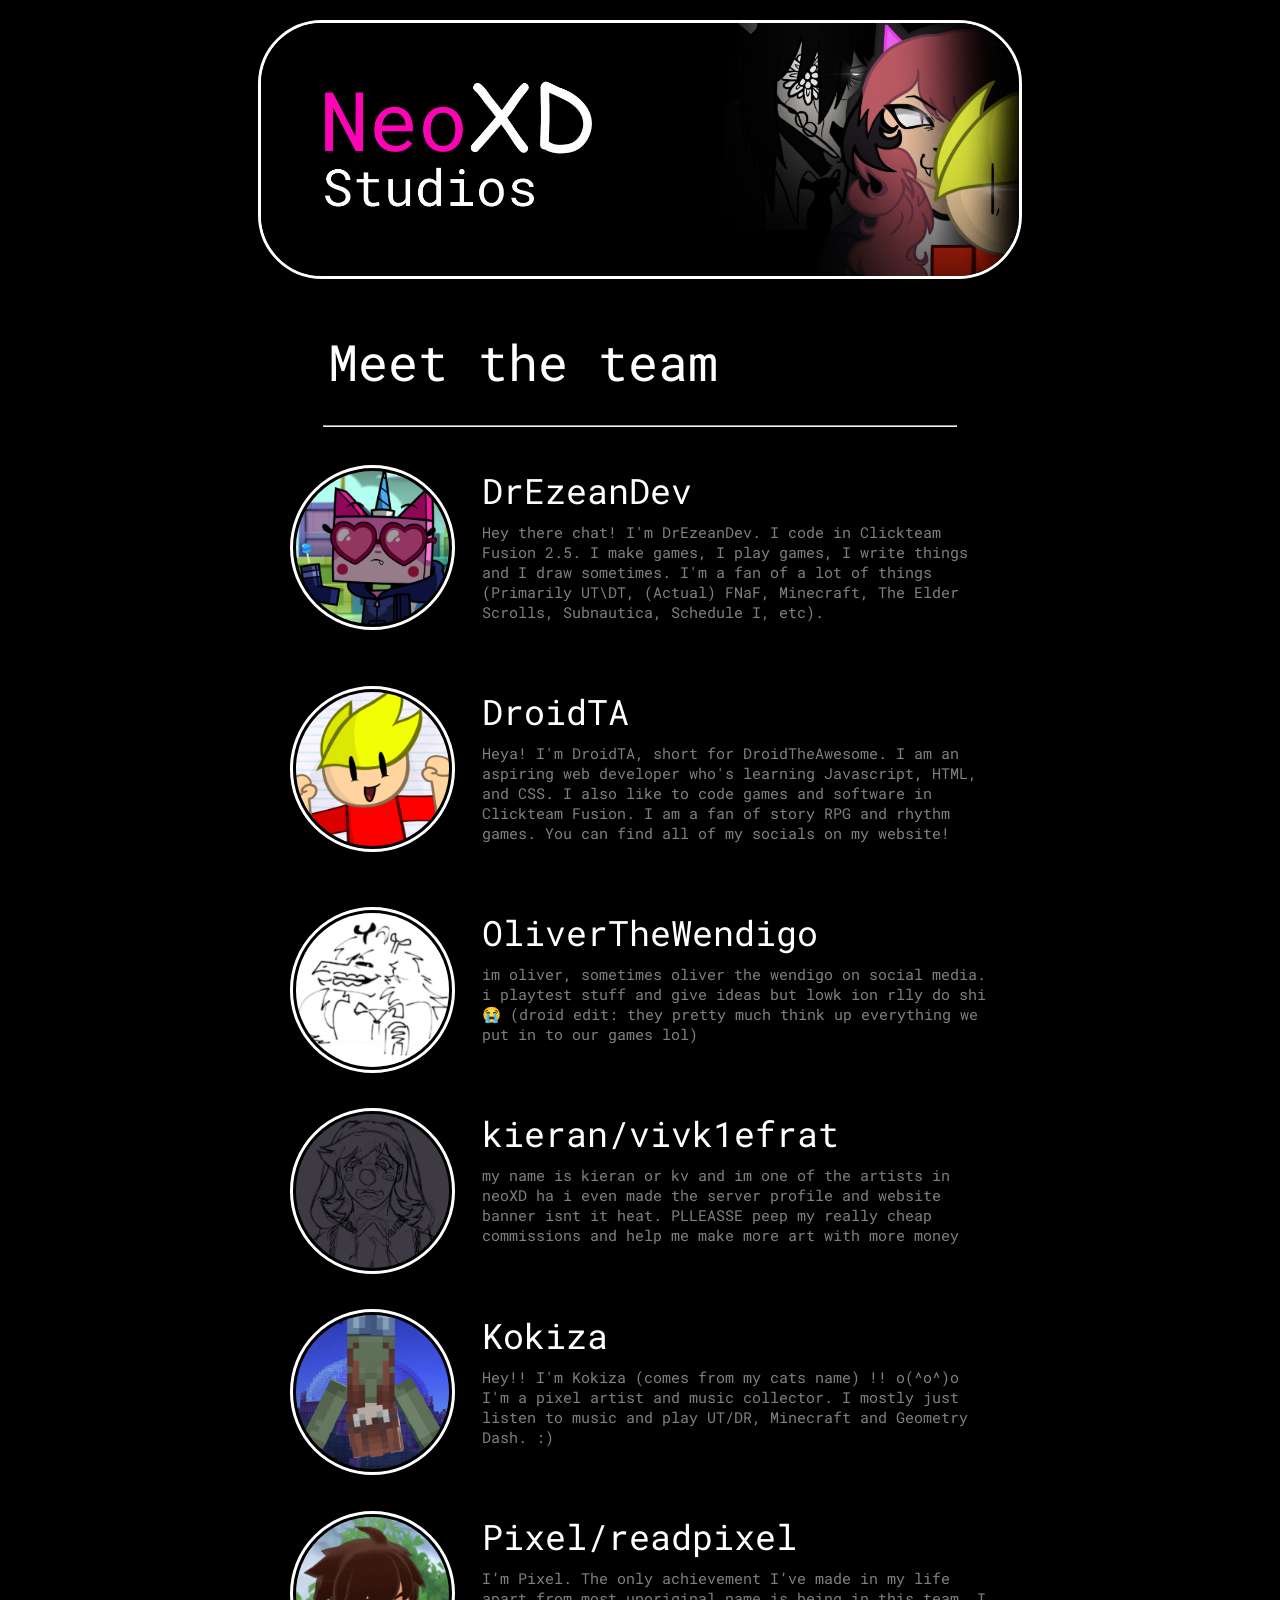
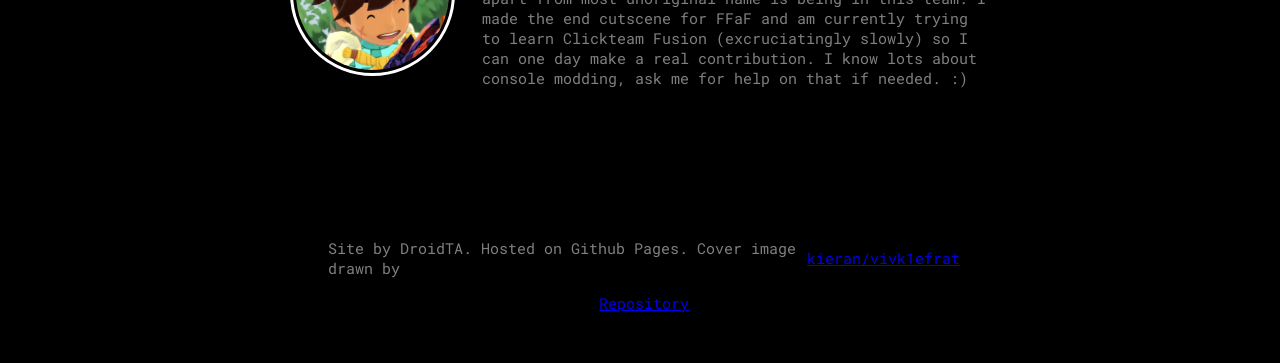
==== pages/meettheteam/meettheteam.html @ 51821c46 "NeoXD Launch update Droid site | - Updated the pfp again - Removed buttons, replaced with NeoXD li" ====
<!DOCTYPE html>
<html>

<head>
  <title id="content_title">Meet the team</title>
  <link rel="icon" type="image/x-icon" href="../../images/neoxd/favicon.png">
  <link rel="stylesheet" href="style.css">
</head>

<body>
  <a href="../neoxd/neoxd.html">
    <img class="banner" src="../../images/neoxd/neoXDbanner.jpg">
  </a>
  <p class="title">
    Meet the team
  </p>
  <hr>
  <br>
  <a href="https://drezeandev.carrd.co/">
    <img src="../../images/neoxd/teammembers/pama.png" class="pfp">
  </a>
  <p class="membertext">
    DrEzeanDev
  </p>
  <p class="memberdesc">
    Hey there chat! I'm DrEzeanDev. I code in Clickteam Fusion
    2.5. I make games, I play games, I write things and I draw sometimes. I'm a fan of a lot of
    things (Primarily UT\DT, (Actual) FNaF, Minecraft, The Elder Scrolls, Subnautica, Schedule I, etc).
  </p>
  <a href="../../index.html">
    <img src="../../images/global/droidpfp.png" class="pfp">
  </a>
  <p class="membertext">
    DroidTA
  </p>
  <p class="memberdesc">
    Heya! I'm DroidTA, short for DroidTheAwesome. I am an aspiring web developer who's learning Javascript, HTML, and
    CSS. I also like to code games and software in Clickteam Fusion. I am a fan of story RPG and rhythm games. You can
    find all of my socials on my website!
  </p>
  <a href="https://www.youtube.com/@OliverTheWendigo">
    <img src="../../images/neoxd/teammembers/oliver.png" class="pfp">
  </a>
  <p class="membertext">
    OliverTheWendigo
  </p>
  <p class="memberdesc">
    im oliver, sometimes oliver the wendigo on social media. i playtest stuff and give ideas but lowk ion rlly do shi 😭
    (droid edit: they pretty much think up everything we put in to our games lol)
  </p>
  <a href="https://ko-fi.com/vivkiefrat">
    <img src="../../images/neoxd/teammembers/kieran.png" class="pfp">
  </a>
  <p class="membertext">
    kieran/vivk1efrat
  </p>
  <p class="memberdesc">
    my name is kieran or kv and im one of the artists in neoXD ha i even made the server profile and website banner isnt
    it heat. PLLEASSE
    peep my really cheap commissions and help me make more art with more money
  </p>
  <img src="../../images/neoxd/teammembers/bigkok.png" class="pfp">
  <p class="membertext">
    Kokiza
  </p>
  <p class="memberdesc">
    Hey!! I'm Kokiza (comes from my cats name) !! o(^o^)o I'm a pixel artist and music collector. I
    mostly just listen to music and play UT/DR, Minecraft and Geometry Dash. :)
  </p>
  <a href="https://www.youtube.com/channel/UC0WjIHgZt0HCFtICtRw2qxA">
    <img src="../../images/neoxd/teammembers/pixel.png" class="pfp">
  </a>
  <p class="membertext">
    Pixel/readpixel
  </p>
  <p class="memberdesc">
    I’m Pixel. The only achievement I’ve made in my life apart from most unoriginal name is being in this team. I made
    the end cutscene for FFaF and am currently trying to learn Clickteam Fusion (excruciatingly slowly) so I can one day
    make a real contribution. I know
    lots about console modding, ask me for help on that if needed. :)
  </p>
  <footer>
    <p class="footertext" style="margin-top: 150px;">
      Site by DroidTA. Hosted on Github Pages. Cover image drawn by<a
        href="https://ko-fi.com/vivkiefrat">kieran/vivk1efrat</a>
    </p>
    <p class="footertext" style="margin-bottom: 50px;">
      <a href="https://github.com/WrongWarp26/droidtheawesomewebsite">Repository</a>
    </p>
  </footer>
</body>
---- pages/meettheteam/style.css ----
@font-face {
  font-family: "roboto";
  src: url(../../fonts/roboto.ttf) format("truetype");
}

.banner {
  width: 60%;
  border-radius: 5vw;
  border-style: solid;
  border-color: white;
  display: block;
  margin: auto;
  margin-top: 20px;
}

body {
  background-color: black;
}

.title {
  color: white;
  font-size: 50px;
  font-family: "roboto", sans-serif;
  margin-left: 25vw;
}

.bodytext {
  color: white;
  margin-left: 25vw;
  font-size: 25px;
  max-width: 50%;
  font-family: "roboto", sans-serif;
}

hr {
  max-width: 50%;
  margin-top: -20px;
  margin-bottom: 20px;
}

.pfp {
  margin-left: 22vw;
  width: 12vw;
  border-radius: 100vw;
  border-style: solid;
  border-color: white;
  padding: 3px;
}

.membertext {
  color: white;
  margin-left: 37vw;
  width: 30vw;
  font-size: 2.7vw;
  max-width: 50%;
  font-family: "roboto", sans-serif;
  margin-top: -13vw;
  max-height: 50px;
}

.memberdesc {
  color: gray;
  margin-left: 37vw;
  width: 40vw;
  font-size: 1.2vw;
  font-family: "roboto", sans-serif;
  margin-top: -2vw;
  margin-bottom: 5vw;
}

a .bodytext {
  color: hotpink;
}

.footertext {
  color: gray;
  margin-left: 25vw;
  font-size: 15px;
  max-width: 50%;
  font-family: "roboto", sans-serif;
  display: flex;
  align-items: center;
  justify-content: center;
}
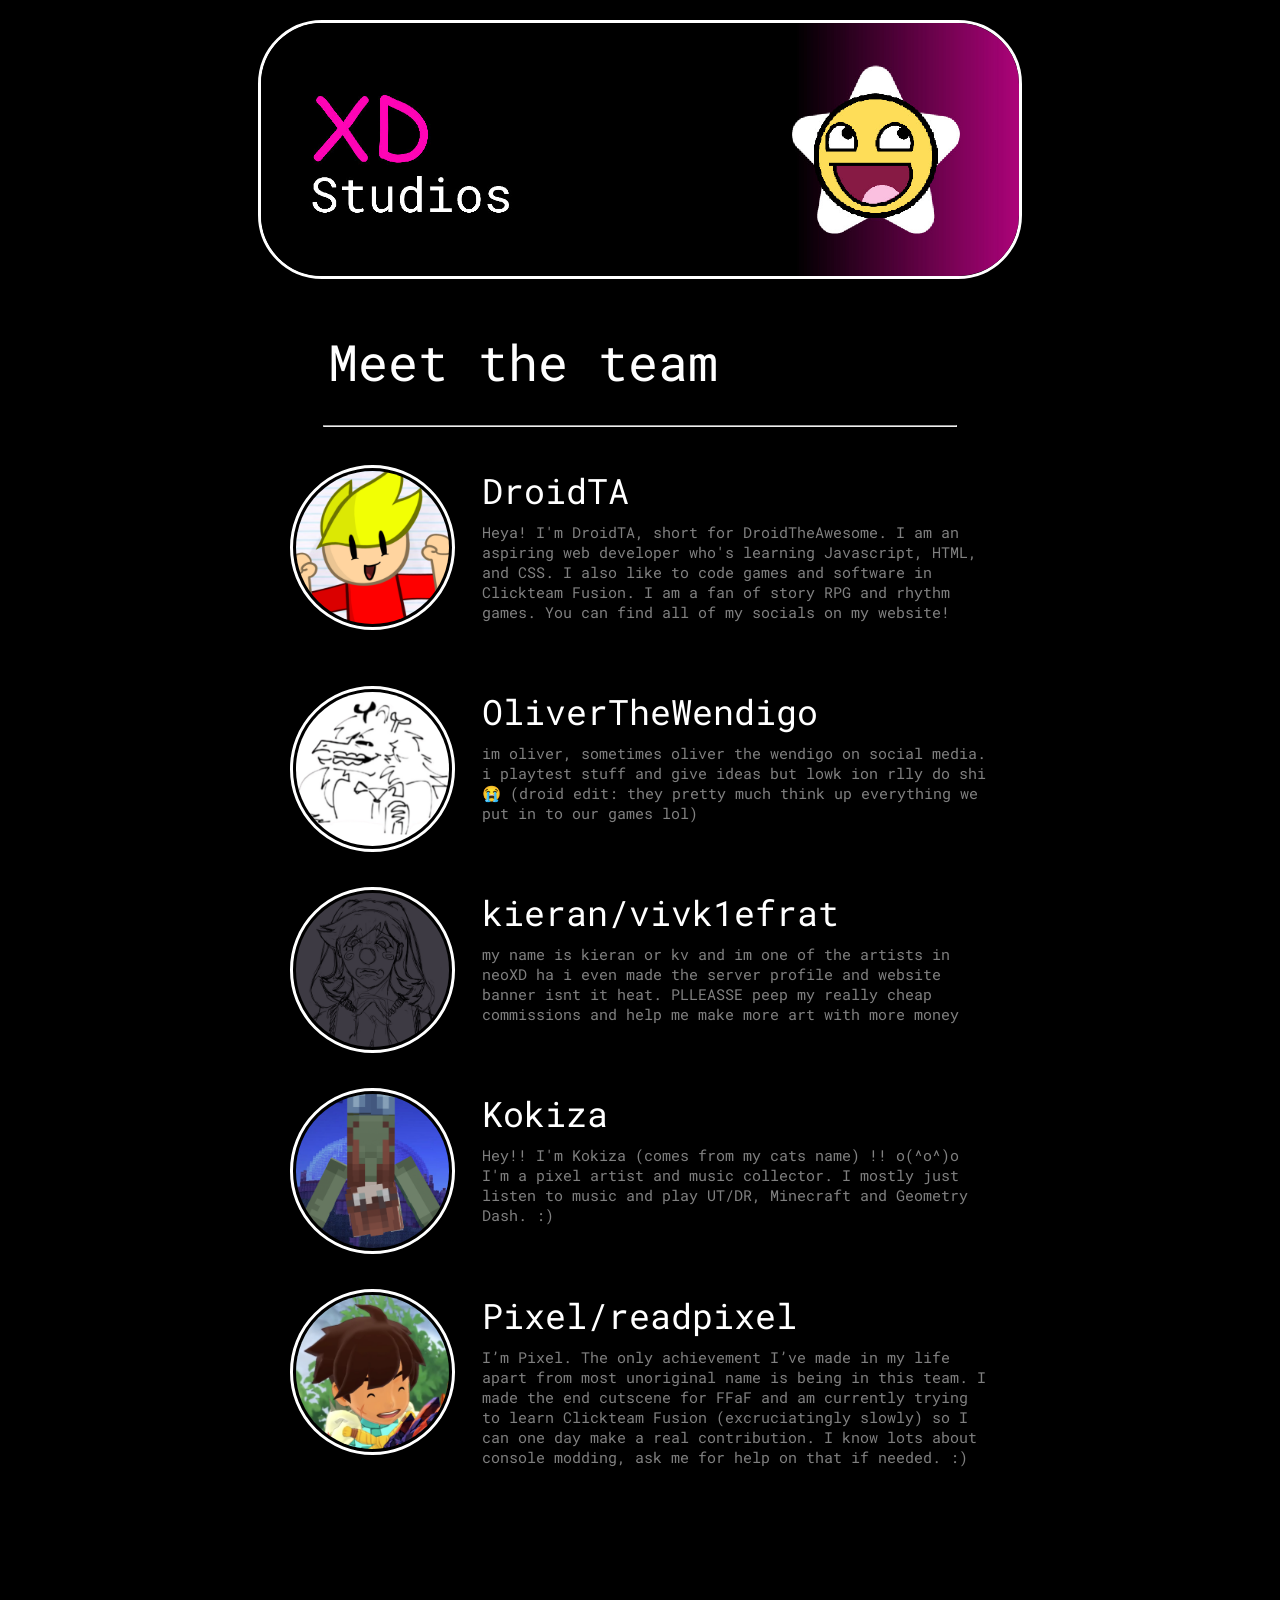
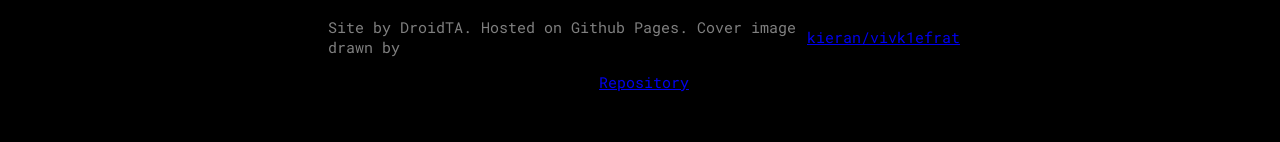
==== commit a621a934: "Xd Studios update Updated some shit bro just look at the website" ====
--- a/pages/meettheteam/meettheteam.html
+++ b/pages/meettheteam/meettheteam.html
@@ -8,7 +8,7 @@
 </head>
 
 <body>
-  <a href="../neoxd/neoxd.html">
+  <a href="../../neoxd.html">
     <img class="banner" src="../../images/neoxd/neoXDbanner.jpg">
   </a>
   <p class="title">
@@ -16,17 +16,6 @@
   </p>
   <hr>
   <br>
-  <a href="https://drezeandev.carrd.co/">
-    <img src="../../images/neoxd/teammembers/pama.png" class="pfp">
-  </a>
-  <p class="membertext">
-    DrEzeanDev
-  </p>
-  <p class="memberdesc">
-    Hey there chat! I'm DrEzeanDev. I code in Clickteam Fusion
-    2.5. I make games, I play games, I write things and I draw sometimes. I'm a fan of a lot of
-    things (Primarily UT\DT, (Actual) FNaF, Minecraft, The Elder Scrolls, Subnautica, Schedule I, etc).
-  </p>
   <a href="../../index.html">
     <img src="../../images/global/droidpfp.png" class="pfp">
   </a>
